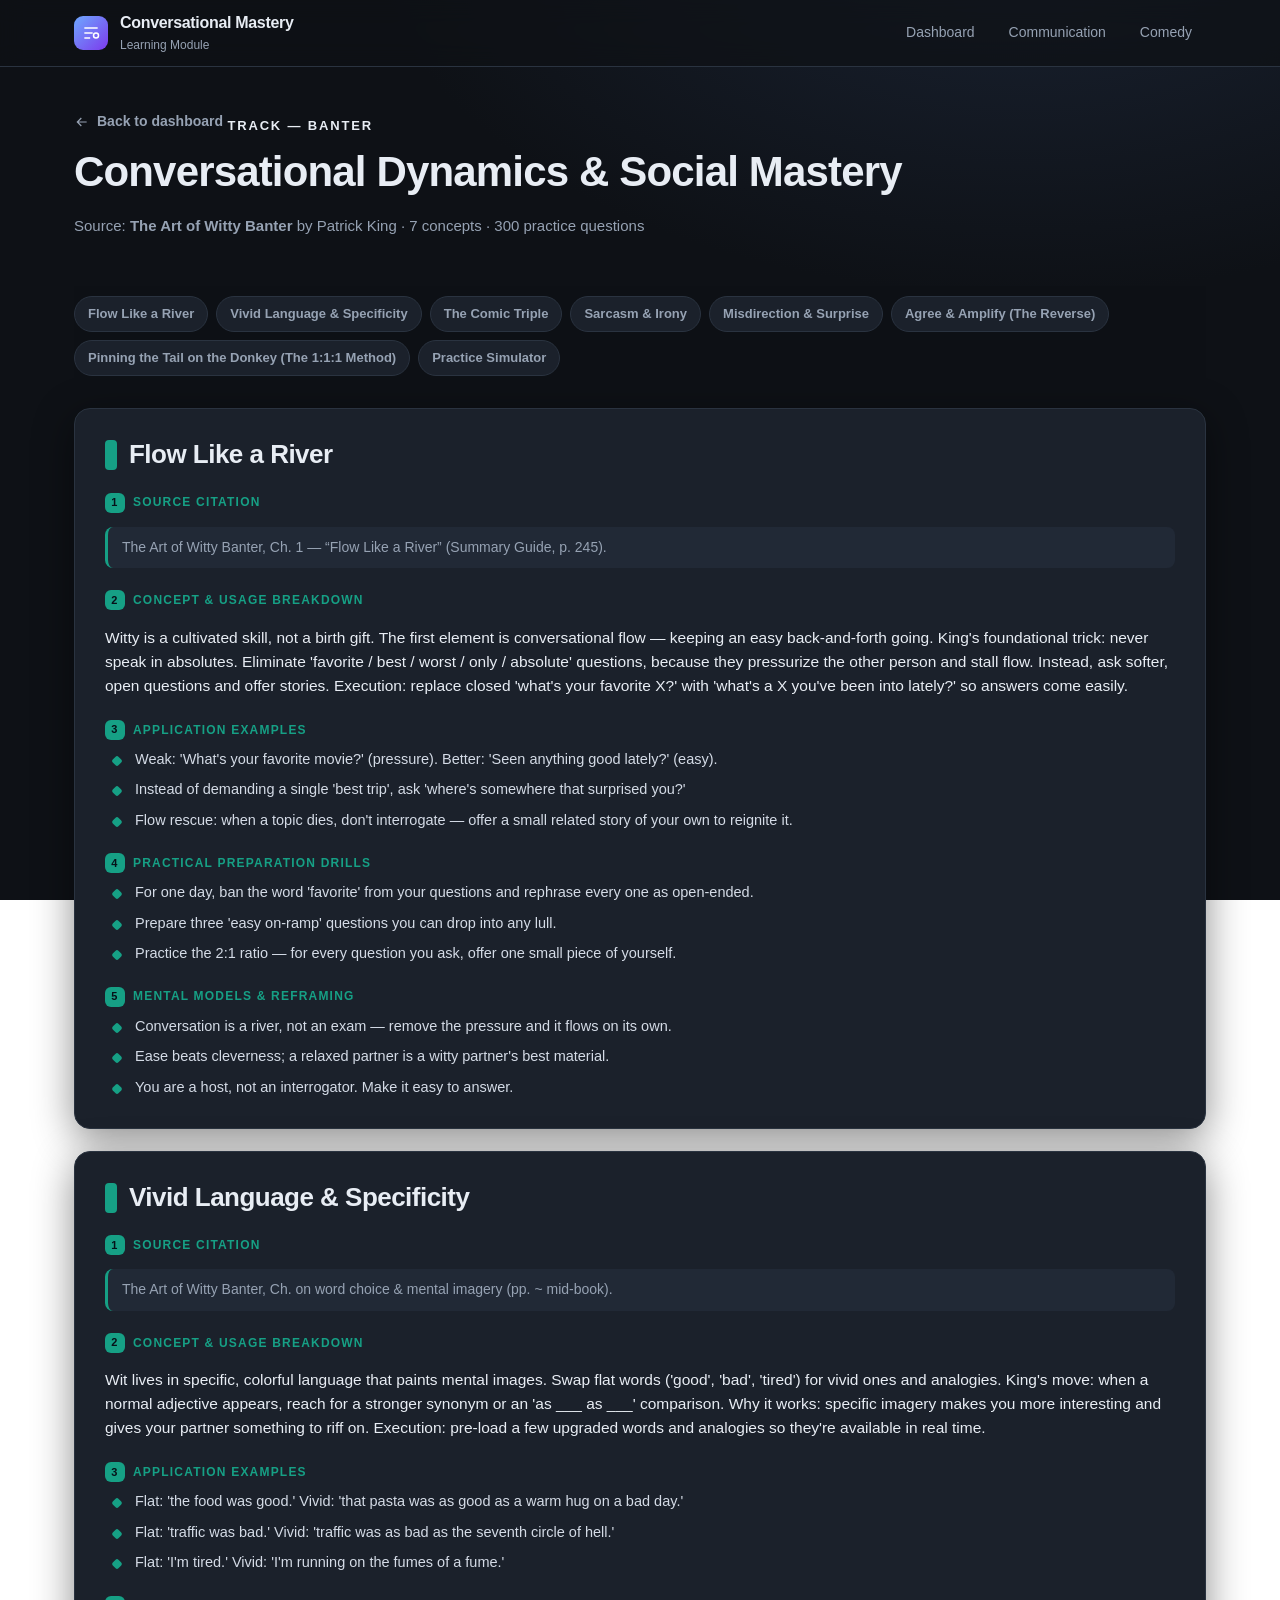
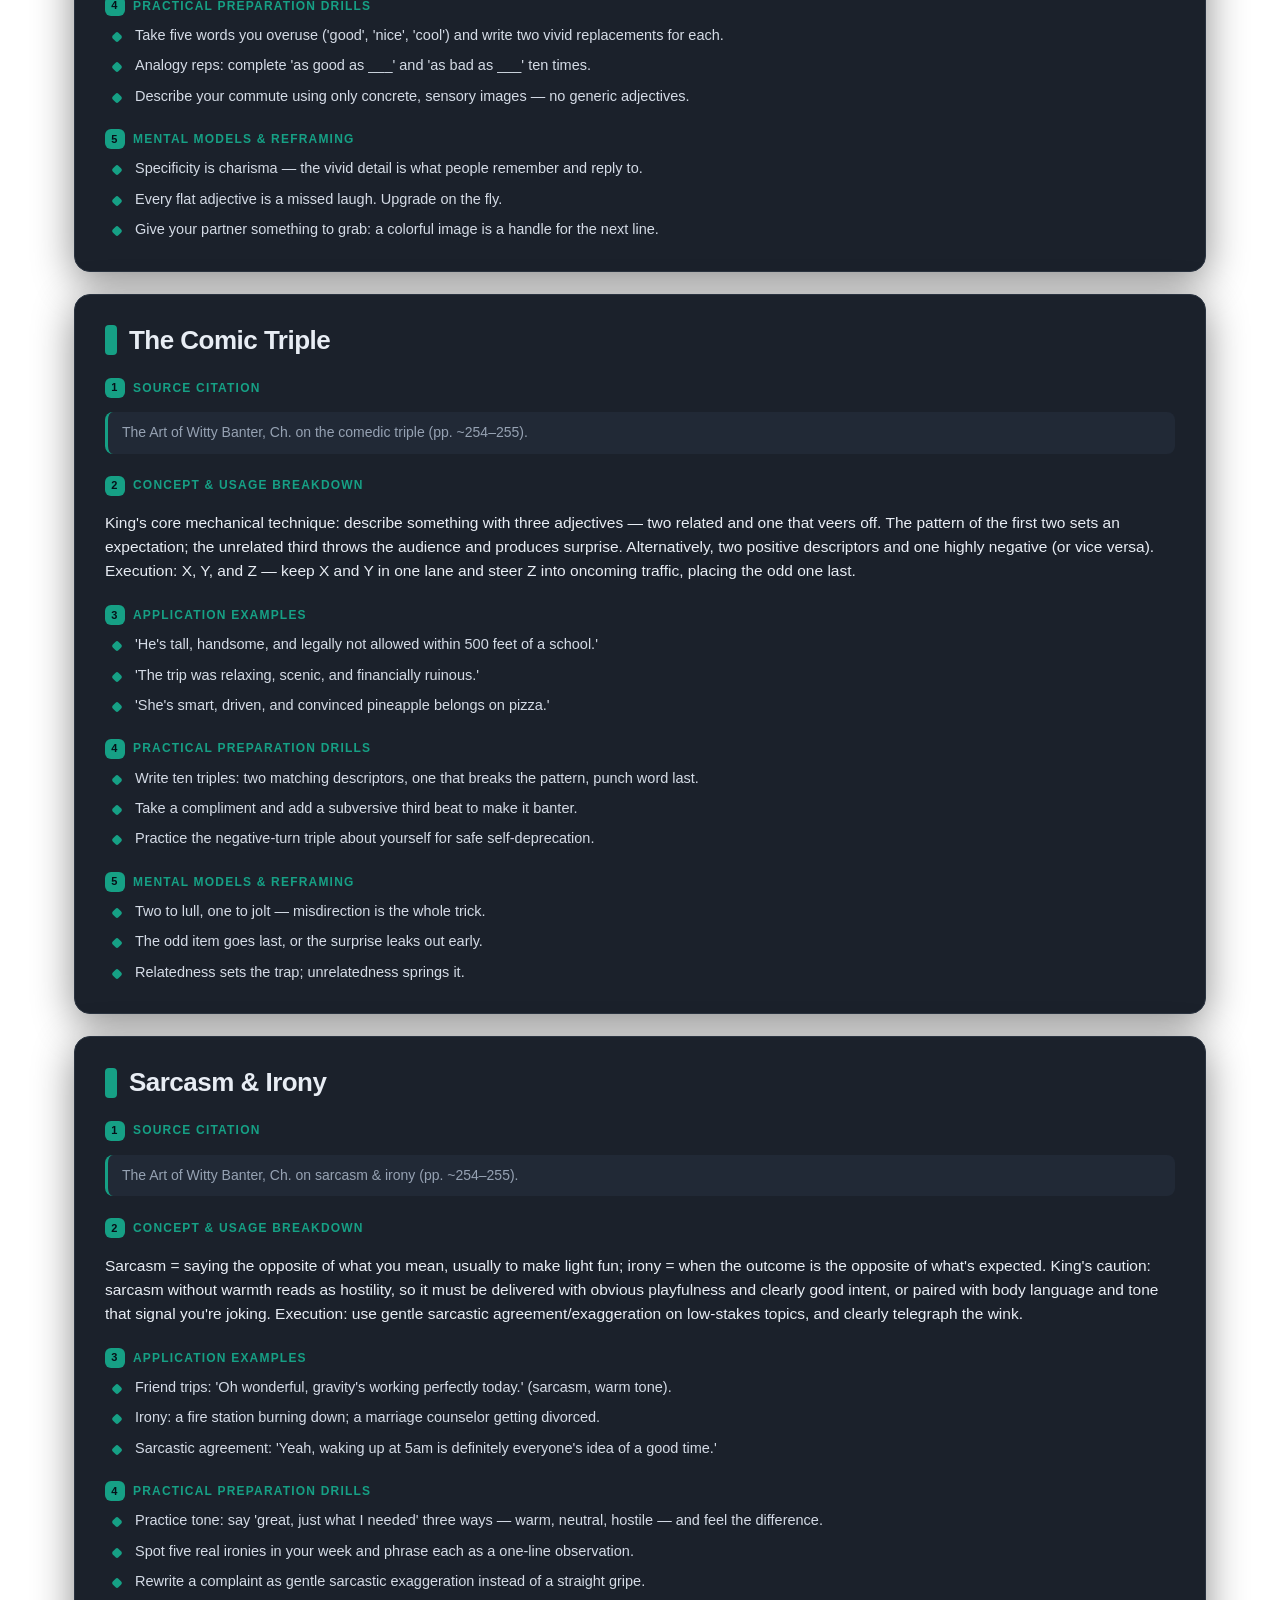
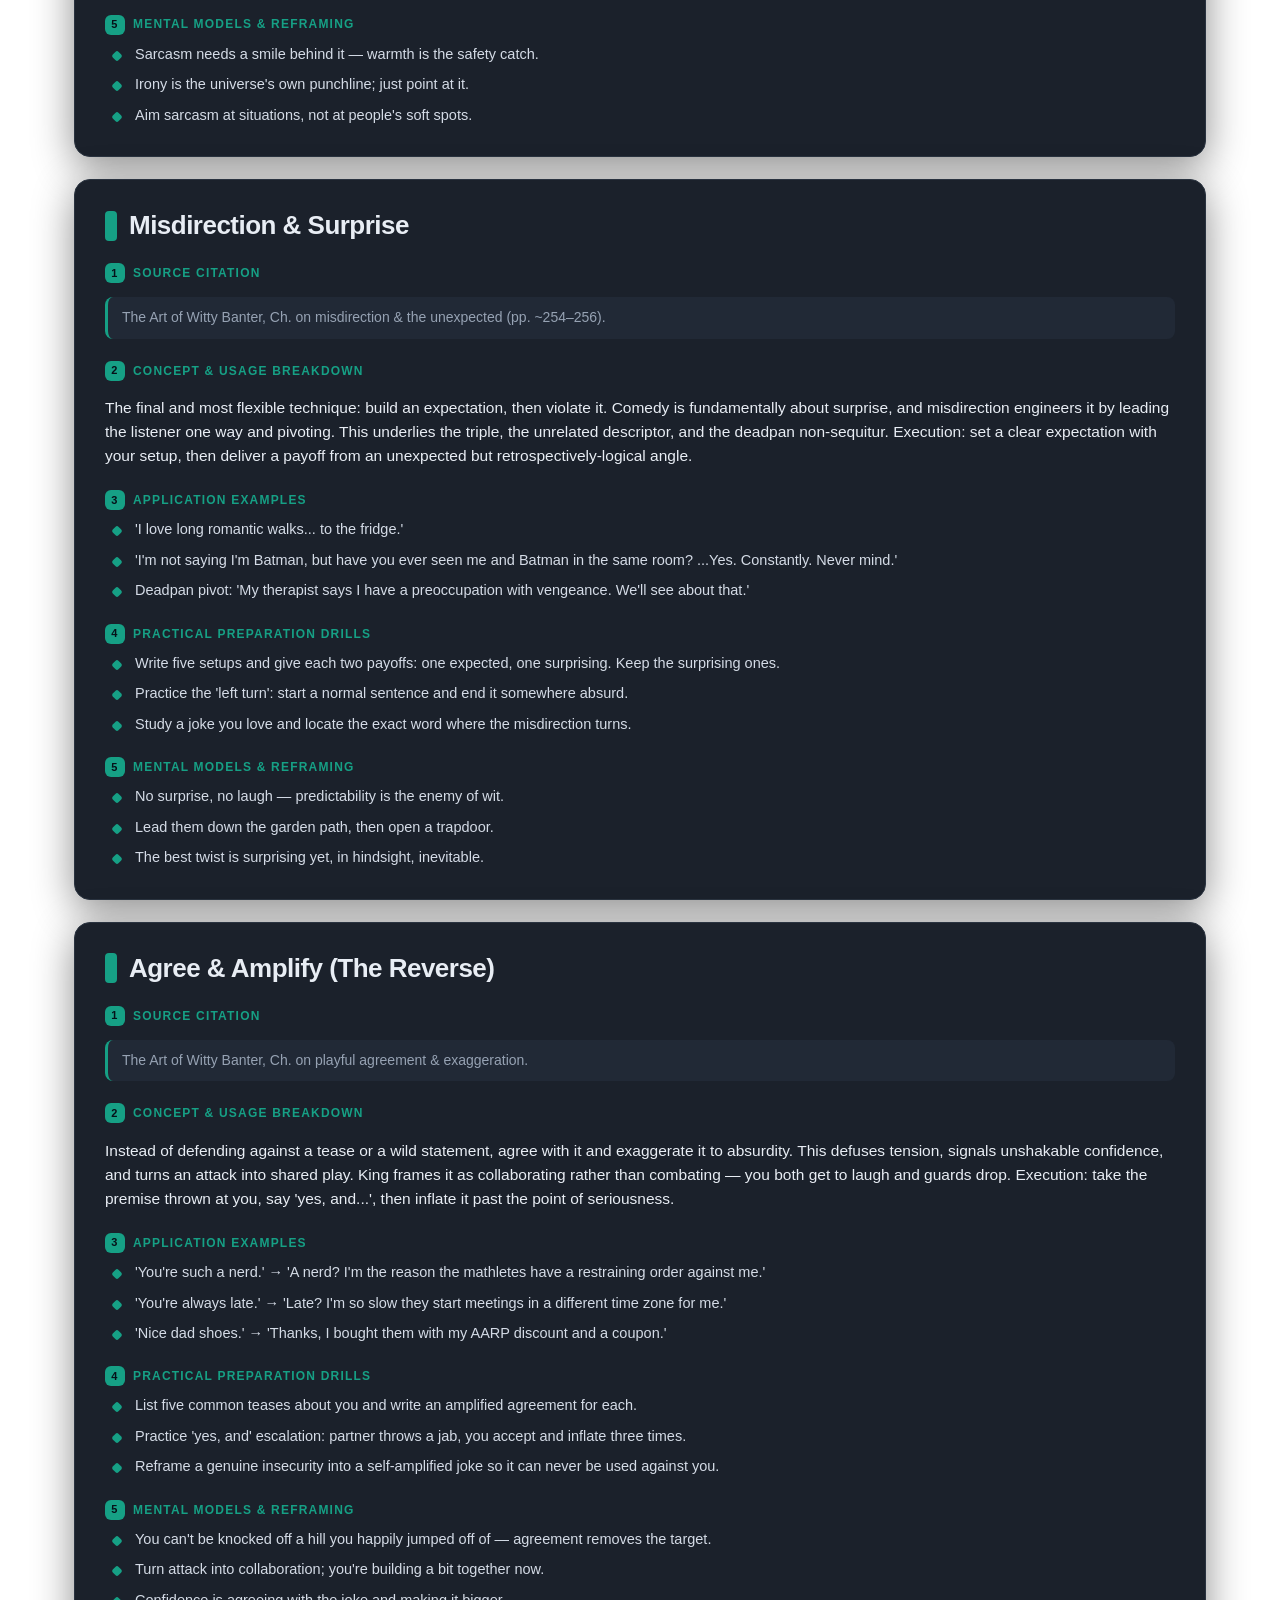
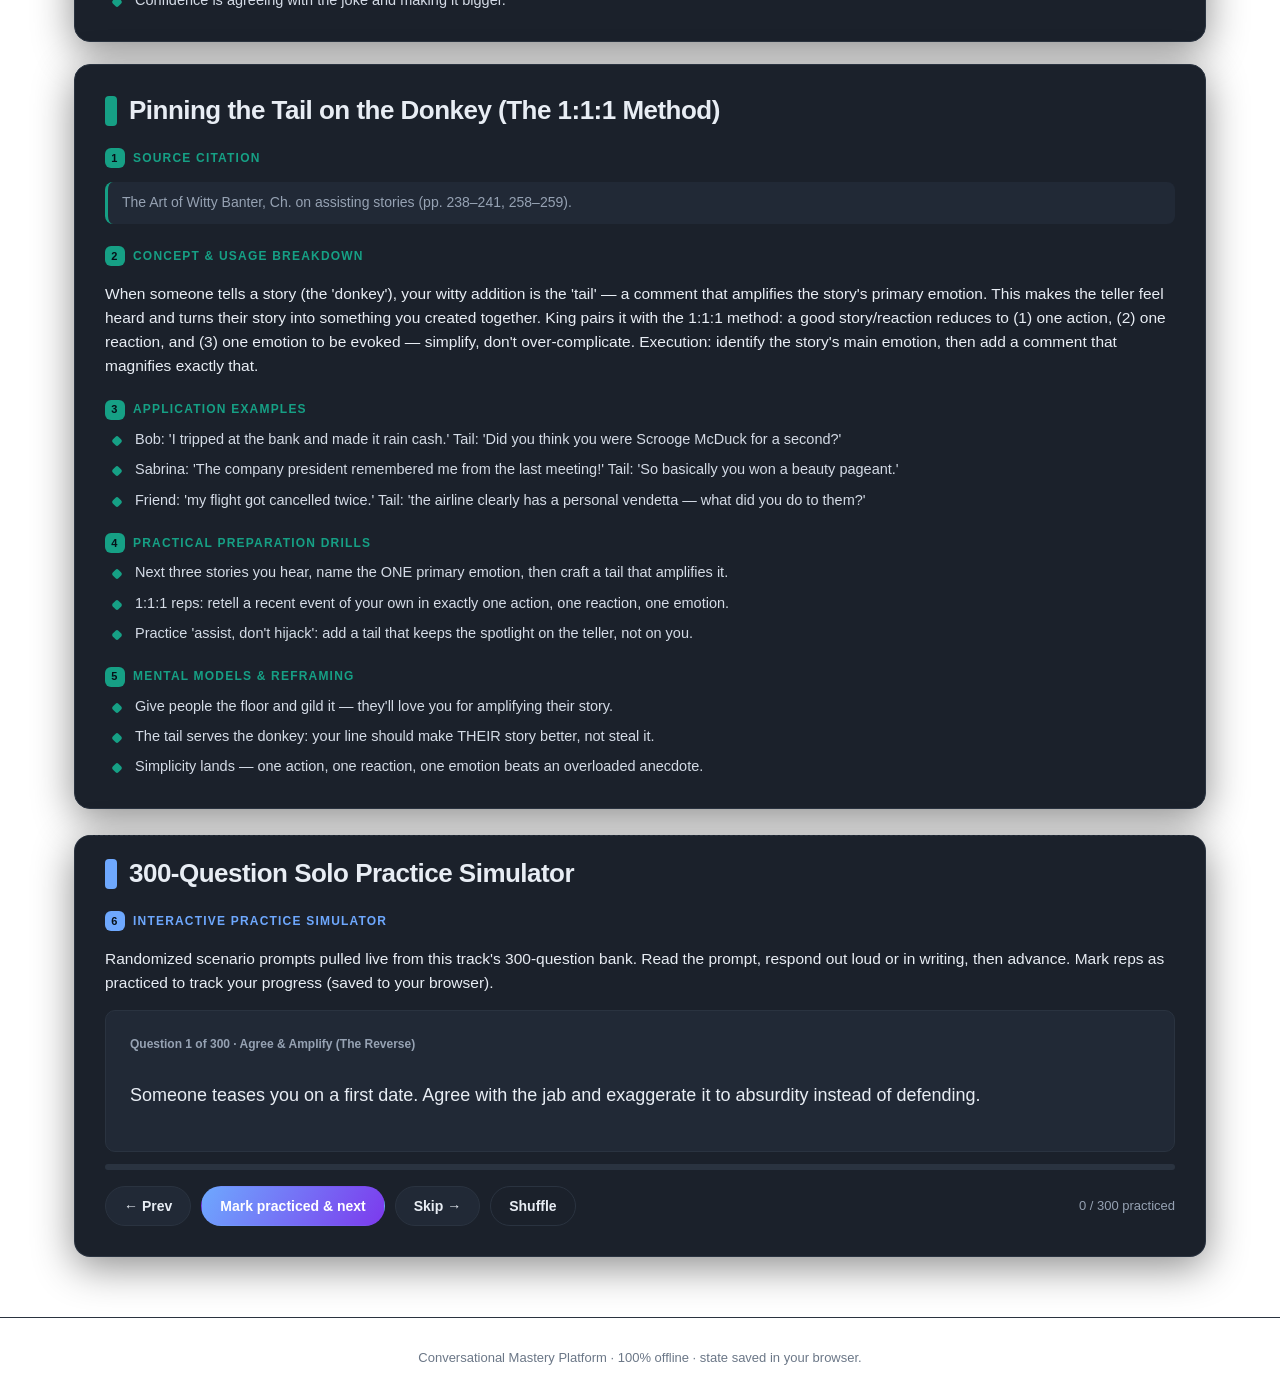
==== modules/banter/index.html @ 34a7b3fa "feat: complete deployment of standalone conversational mastery educational ecosystem with daily and " ====
<!DOCTYPE html>
<html lang="en">
<head>
  <meta charset="UTF-8" />
  <meta name="viewport" content="width=device-width, initial-scale=1.0" />
  <title>Banter Module &mdash; Conversational Mastery</title>
  <link rel="stylesheet" href="../../css/styles.css" />
</head>
<body>
  <header class="site-head">
    <div class="wrap">
      <a class="brand" href="../../index.html">
        <span class="logo">
          <svg viewBox="0 0 24 24" fill="none" stroke="currentColor" stroke-width="1.8"><path d="M4 6h16M4 12h10M4 18h7"/><circle cx="18" cy="15" r="3"/></svg>
        </span>
        <span>Conversational Mastery<small>Learning Module</small></span>
      </a>
      <nav class="nav-links">
        <a href="../../index.html">Dashboard</a>
        <a href="../communication/index.html">Communication</a>
        <a href="../comedy/index.html">Comedy</a>
      </nav>
    </div>
  </header>

  <main class="wrap">
    <section class="mod-head">
      <a class="back-link" href="../../index.html"><svg viewBox="0 0 24 24" fill="none" stroke="currentColor" stroke-width="1.8"><path d="M5 12h14M13 6l6 6-6 6"/></svg>Back to dashboard</a>
      <span class="eyebrow" id="modEyebrow"></span>
      <h1 id="modTitle"></h1>
      <p class="src" id="modSrc"></p>
    </section>

    <nav class="concept-nav" id="conceptNav"></nav>

    <section id="concepts"></section>

    <!-- SIMULATOR -->
    <section class="concept sim" id="simulator" style="scroll-margin-top:130px">
      <h2>300-Question Solo Practice Simulator</h2>
      <div class="c-block">
        <h4><span class="num">6</span>Interactive Practice Simulator</h4>
        <p class="c-breakdown">Randomized scenario prompts pulled live from this track's 300-question bank. Read the prompt, respond out loud or in writing, then advance. Mark reps as practiced to track your progress (saved to your browser).</p>
        <div class="sim-card" id="simCard"></div>
        <div class="sim-count-bar"><span id="simBar"></span></div>
        <div class="sim-controls">
          <button class="btn" id="simPrev">&larr; Prev</button>
          <button class="btn btn-primary" id="simDone">Mark practiced &amp; next</button>
          <button class="btn" id="simNext">Skip &rarr;</button>
          <button class="btn btn-ghost" id="simShuffle">Shuffle</button>
          <span class="sim-progress" id="simProgress"></span>
        </div>
      </div>
    </section>
  </main>

  <footer class="site-foot">
    <div class="wrap">Conversational Mastery Platform &middot; 100% offline &middot; state saved in your browser.</div>
  </footer>

  <div id="toast"></div>

  <script>window.CM_TRACK = "banter";</script>
  <script src="../../js/content.js"></script>
  <script src="../../js/questions.js"></script>
  <script src="../../js/planner.js"></script>
  <script src="../../js/app.js"></script>
  <script src="../../js/module.js"></script>
</body>
</html>
---- css/styles.css ----
/* =============================================================================
 * styles.css  —  Centralized component architecture.
 * Sleek minimalist system: geometric grid, system fonts, smooth transitions.
 * No external fonts, no frameworks.
 * ========================================================================== */

:root {
  --bg: #0e1116;
  --bg-soft: #151a22;
  --panel: #1b212b;
  --panel-2: #212936;
  --line: #2a3340;
  --text: #e8edf4;
  --muted: #96a2b3;
  --muted-2: #6b7787;
  --brand: #6ea8fe;
  --brand-2: #7c3aed;
  --good: #35c28b;
  --shadow: 0 10px 40px rgba(0,0,0,.45);
  --radius: 16px;
  --radius-sm: 10px;
  --sans: -apple-system, BlinkMacSystemFont, "Segoe UI", Roboto, Helvetica, Arial, "Apple Color Emoji", sans-serif;
  --mono: ui-monospace, SFMono-Regular, Menlo, Consolas, monospace;
  --maxw: 1180px;
}

* { box-sizing: border-box; }
html { scroll-behavior: smooth; }
body {
  margin: 0;
  font-family: var(--sans);
  background: radial-gradient(1200px 700px at 80% -10%, #1a2333 0%, var(--bg) 55%) fixed;
  color: var(--text);
  line-height: 1.55;
  -webkit-font-smoothing: antialiased;
}
a { color: inherit; text-decoration: none; }
h1, h2, h3, h4 { line-height: 1.2; margin: 0 0 .4em; letter-spacing: -.02em; }
svg { width: 20px; height: 20px; display: block; }
.wrap { max-width: var(--maxw); margin: 0 auto; padding: 0 24px; }

/* ---------------------------------------------------------------- header */
.site-head {
  position: sticky; top: 0; z-index: 20;
  backdrop-filter: blur(12px);
  background: rgba(14,17,22,.72);
  border-bottom: 1px solid var(--line);
}
.site-head .wrap { display: flex; align-items: center; justify-content: space-between; height: 66px; }
.brand { display: flex; align-items: center; gap: 12px; font-weight: 700; letter-spacing: -.02em; }
.brand .logo {
  width: 34px; height: 34px; border-radius: 9px;
  background: linear-gradient(135deg, var(--brand), var(--brand-2));
  display: grid; place-items: center; color: #fff;
}
.brand small { display: block; font-weight: 500; color: var(--muted); font-size: 12px; letter-spacing: 0; }
.nav-links { display: flex; gap: 6px; }
.nav-links a { padding: 8px 14px; border-radius: 999px; color: var(--muted); font-size: 14px; font-weight: 500; transition: .2s; }
.nav-links a:hover { color: var(--text); background: var(--panel); }

/* ------------------------------------------------------------------ hero */
.hero { padding: 64px 0 28px; }
.hero .eyebrow { color: var(--brand); font-weight: 600; font-size: 13px; letter-spacing: .14em; text-transform: uppercase; }
.hero h1 { font-size: clamp(32px, 5vw, 54px); margin-top: 10px; }
.hero h1 .grad { background: linear-gradient(120deg, var(--brand), var(--brand-2) 60%, var(--good)); -webkit-background-clip: text; background-clip: text; -webkit-text-fill-color: transparent; }
.hero p.lede { color: var(--muted); font-size: 18px; max-width: 680px; margin: 14px 0 0; }

/* --------------------------------------------------------------- stats */
.stat-bar { display: grid; grid-template-columns: repeat(4, 1fr); gap: 14px; margin: 30px 0 8px; }
.stat { background: var(--panel); border: 1px solid var(--line); border-radius: var(--radius-sm); padding: 16px 18px; }
.stat-v { display: block; font-size: 26px; font-weight: 700; letter-spacing: -.03em; }
.stat-l { display: block; color: var(--muted); font-size: 13px; margin-top: 2px; }

/* --------------------------------------------------------------- panels */
.section { margin: 44px 0; }
.section-head { display: flex; align-items: center; gap: 12px; margin-bottom: 18px; }
.section-head .ico { width: 40px; height: 40px; border-radius: 11px; background: var(--panel-2); border: 1px solid var(--line); display: grid; place-items: center; color: var(--brand); }
.section-head h2 { font-size: 22px; margin: 0; }
.section-head p { color: var(--muted); margin: 2px 0 0; font-size: 14px; }

.panel { background: var(--panel); border: 1px solid var(--line); border-radius: var(--radius); padding: 24px; box-shadow: var(--shadow); }
.grid-2 { display: grid; grid-template-columns: 340px 1fr; gap: 22px; align-items: start; }

/* -------------------------------------------------- preference editor */
.pref-list { list-style: none; margin: 0; padding: 0; display: flex; flex-direction: column; gap: 10px; }
.pref-item {
  --accent: var(--brand);
  display: flex; align-items: center; gap: 12px;
  background: var(--panel-2); border: 1px solid var(--line);
  border-left: 4px solid var(--accent);
  border-radius: var(--radius-sm); padding: 12px 14px; cursor: grab; transition: .18s;
}
.pref-item:hover { transform: translateY(-1px); border-color: var(--accent); }
.pref-item.dragging { opacity: .5; }
.pref-rank { width: 26px; height: 26px; border-radius: 8px; background: var(--accent); color: #061018; font-weight: 700; display: grid; place-items: center; font-size: 14px; }
.pref-grip { color: var(--muted-2); }
.pref-body { flex: 1; display: flex; flex-direction: column; }
.pref-body strong { font-size: 15px; }
.pref-body small { color: var(--muted); font-size: 12px; }
.pref-move { display: flex; flex-direction: column; gap: 3px; }
.mini { width: 26px; height: 20px; border: 1px solid var(--line); background: var(--panel); color: var(--muted); border-radius: 6px; cursor: pointer; font-size: 12px; line-height: 1; transition: .15s; }
.mini:hover { color: var(--text); border-color: var(--brand); }
.hint { color: var(--muted); font-size: 13px; margin: 14px 0 0; }

/* ---------------------------------------------------------------- buttons */
.btn { display: inline-flex; align-items: center; gap: 8px; border: 1px solid var(--line); background: var(--panel-2); color: var(--text); padding: 11px 18px; border-radius: 999px; font-size: 14px; font-weight: 600; cursor: pointer; transition: .18s; font-family: inherit; }
.btn:hover { transform: translateY(-1px); border-color: var(--brand); }
.btn svg { width: 17px; height: 17px; }
.btn-primary { background: linear-gradient(120deg, var(--brand), var(--brand-2)); border-color: transparent; color: #fff; }
.btn-primary:hover { box-shadow: 0 8px 24px rgba(110,168,254,.3); }
.btn-ghost { background: transparent; }
.btn-row { display: flex; flex-wrap: wrap; gap: 12px; margin-bottom: 18px; }

/* ---------------------------------------------------------------- daily */
.daily-meta { display: flex; flex-wrap: wrap; gap: 8px; margin-bottom: 16px; }
.pill { background: var(--panel-2); border: 1px solid var(--line); color: var(--muted); font-size: 12px; padding: 5px 12px; border-radius: 999px; font-weight: 600; }
.daily-list { list-style: none; margin: 0; padding: 0; display: grid; gap: 12px; }
.daily-task { --accent: var(--brand); background: var(--panel-2); border: 1px solid var(--line); border-left: 4px solid var(--accent); border-radius: var(--radius-sm); transition: .18s; }
.daily-task label { display: flex; gap: 14px; padding: 14px 16px; cursor: pointer; align-items: flex-start; }
.daily-task input { margin-top: 3px; width: 18px; height: 18px; accent-color: var(--accent); flex: none; }
.dt-body { display: flex; flex-direction: column; gap: 4px; }
.dt-head { font-size: 13px; color: var(--muted); }
.dt-head b { color: var(--text); }
.dt-prompt { font-size: 15px; }
.dt-src { font-size: 12px; color: var(--muted-2); }
.daily-task.done { opacity: .55; }
.daily-task.done .dt-prompt { text-decoration: line-through; }

/* -------------------------------------------------------------- timeline */
.phase-legend { display: grid; grid-template-columns: repeat(3, 1fr); gap: 12px; margin-bottom: 22px; }
.phase-chip { padding: 14px 16px; border-radius: var(--radius-sm); border: 1px solid var(--line); background: var(--panel-2); display: flex; flex-direction: column; gap: 3px; }
.phase-chip b { font-size: 14px; }
.phase-chip span { font-size: 12px; color: var(--brand); font-weight: 600; }
.phase-chip small { font-size: 12px; color: var(--muted); }
.phase-chip.p1 { border-top: 3px solid #6ea8fe; }
.phase-chip.p2 { border-top: 3px solid #7c3aed; }
.phase-chip.p3 { border-top: 3px solid #35c28b; }

.timeline { display: grid; grid-template-columns: repeat(auto-fill, minmax(260px, 1fr)); gap: 14px; }
.tl-week { background: var(--panel-2); border: 1px solid var(--line); border-radius: var(--radius-sm); padding: 16px; position: relative; overflow: hidden; }
.tl-week.p1 { border-top: 3px solid #6ea8fe; }
.tl-week.p2 { border-top: 3px solid #7c3aed; }
.tl-week.p3 { border-top: 3px solid #35c28b; }
.tl-head { display: flex; flex-direction: column; gap: 2px; margin-bottom: 12px; }
.tl-no { font-weight: 700; font-size: 16px; }
.tl-phase { font-size: 11px; color: var(--muted); text-transform: uppercase; letter-spacing: .06em; }
.tl-focus { font-size: 12px; color: var(--brand); font-weight: 600; }
.tl-items { list-style: none; margin: 0 0 12px; padding: 0; display: grid; gap: 8px; }
.tl-items li { --accent: var(--brand); border-left: 3px solid var(--accent); border-radius: 6px; background: var(--panel); }
.tl-items li.combo { background: linear-gradient(90deg, rgba(124,58,237,.16), var(--panel)); }
.tl-items label { display: flex; gap: 9px; padding: 8px 10px; cursor: pointer; align-items: flex-start; font-size: 12.5px; }
.tl-items input { margin-top: 2px; width: 15px; height: 15px; accent-color: var(--accent); flex: none; }
.tl-items em { color: var(--brand); font-style: normal; font-weight: 700; font-size: 11px; text-transform: uppercase; letter-spacing: .04em; display: block; }
.tl-items li.done { opacity: .5; }
.tl-items li.done span { text-decoration: line-through; }
.tl-bar { height: 5px; border-radius: 999px; background: var(--line); overflow: hidden; }
.tl-bar span { display: block; height: 100%; width: 0; background: linear-gradient(90deg, var(--brand), var(--good)); transition: width .4s ease; }

/* ---------------------------------------------------------------- tracks */
.track-grid { display: grid; grid-template-columns: repeat(3, 1fr); gap: 18px; }
.track-card { --accent: var(--brand); background: var(--panel); border: 1px solid var(--line); border-radius: var(--radius); padding: 22px; display: flex; flex-direction: column; gap: 8px; transition: .2s; position: relative; overflow: hidden; }
.track-card::before { content: ""; position: absolute; inset: 0 0 auto 0; height: 3px; background: var(--accent); }
.track-card:hover { transform: translateY(-4px); border-color: var(--accent); box-shadow: var(--shadow); }
.tc-top { display: flex; align-items: center; justify-content: space-between; color: var(--accent); }
.tc-count { font-size: 11px; color: var(--muted); font-weight: 600; }
.track-card h3 { font-size: 18px; margin: 6px 0 0; }
.tc-book { color: var(--muted); font-size: 13px; margin: 0; }
.tc-tag { color: var(--muted-2); font-size: 13px; margin: 2px 0 0; flex: 1; }
.tc-go { display: inline-flex; align-items: center; gap: 6px; color: var(--accent); font-weight: 600; font-size: 14px; margin-top: 6px; }
.tc-go svg { width: 16px; height: 16px; transition: .2s; }
.track-card:hover .tc-go svg { transform: translateX(4px); }

.empty { color: var(--muted); text-align: center; padding: 26px; }

/* ---------------------------------------------------------------- toast */
#toast { position: fixed; bottom: 26px; left: 50%; transform: translateX(-50%) translateY(20px); background: var(--panel-2); border: 1px solid var(--brand); color: var(--text); padding: 12px 20px; border-radius: 999px; box-shadow: var(--shadow); opacity: 0; pointer-events: none; transition: .3s; z-index: 50; font-size: 14px; font-weight: 600; }
#toast.show { opacity: 1; transform: translateX(-50%) translateY(0); }

/* ---------------------------------------------------------------- footer */
.site-foot { border-top: 1px solid var(--line); margin-top: 60px; padding: 30px 0; color: var(--muted-2); font-size: 13px; text-align: center; }

/* ============================================================== MODULE PAGES */
.mod-head { padding: 44px 0 10px; }
.mod-head .eyebrow { font-size: 13px; letter-spacing: .14em; text-transform: uppercase; font-weight: 600; }
.mod-head h1 { font-size: clamp(28px, 4vw, 42px); margin-top: 8px; }
.mod-head .src { color: var(--muted); font-size: 15px; }
.back-link { display: inline-flex; align-items: center; gap: 7px; color: var(--muted); font-size: 14px; font-weight: 600; margin-bottom: 6px; }
.back-link:hover { color: var(--text); }
.back-link svg { transform: rotate(180deg); width: 16px; height: 16px; }

.concept-nav { display: flex; flex-wrap: wrap; gap: 8px; margin: 24px 0 8px; position: sticky; top: 66px; background: rgba(14,17,22,.8); backdrop-filter: blur(8px); padding: 10px 0; z-index: 10; }
.concept-nav a { font-size: 13px; padding: 7px 13px; border-radius: 999px; background: var(--panel); border: 1px solid var(--line); color: var(--muted); font-weight: 600; transition: .16s; }
.concept-nav a:hover, .concept-nav a.active { color: #fff; background: var(--accent); border-color: transparent; }

.concept { --accent: var(--brand); background: var(--panel); border: 1px solid var(--line); border-radius: var(--radius); padding: 30px; margin: 22px 0; scroll-margin-top: 130px; box-shadow: var(--shadow); }
.concept > h2 { font-size: 26px; display: flex; align-items: center; gap: 12px; }
.concept > h2::before { content: ""; width: 12px; height: 30px; border-radius: 4px; background: var(--accent); flex: none; }
.c-block { margin-top: 22px; }
.c-block h4 { font-size: 12px; letter-spacing: .1em; text-transform: uppercase; color: var(--accent); display: flex; align-items: center; gap: 8px; margin-bottom: 8px; }
.c-block .num { width: 20px; height: 20px; border-radius: 6px; background: var(--accent); color: #061018; display: grid; place-items: center; font-size: 11px; font-weight: 800; }
.c-source { background: var(--panel-2); border-left: 3px solid var(--accent); padding: 10px 14px; border-radius: 8px; font-size: 14px; color: var(--muted); }
.c-breakdown { font-size: 15.5px; color: var(--text); }
.c-list { margin: 0; padding-left: 4px; list-style: none; display: grid; gap: 8px; }
.c-list li { padding-left: 26px; position: relative; font-size: 14.5px; color: #d4dbe6; }
.c-list li::before { content: ""; position: absolute; left: 4px; top: 9px; width: 8px; height: 8px; border-radius: 2px; background: var(--accent); transform: rotate(45deg); }

/* ----------------------------------------------------------- simulator */
.sim { margin-top: 26px; border-top: 1px dashed var(--line); padding-top: 22px; }
.sim h4 { color: var(--accent); }
.sim-card { background: var(--panel-2); border: 1px solid var(--line); border-radius: var(--radius-sm); padding: 24px; min-height: 130px; display: flex; flex-direction: column; justify-content: center; gap: 10px; position: relative; }
.sim-qnum { font-size: 12px; color: var(--muted); font-weight: 600; }
.sim-prompt { font-size: 18px; line-height: 1.5; }
.sim-controls { display: flex; flex-wrap: wrap; gap: 10px; margin-top: 16px; align-items: center; }
.sim-progress { margin-left: auto; font-size: 13px; color: var(--muted); }
.sim-count-bar { height: 6px; border-radius: 999px; background: var(--line); overflow: hidden; margin-top: 12px; }
.sim-count-bar span { display: block; height: 100%; width: 0; background: linear-gradient(90deg, var(--accent), var(--good)); transition: width .3s; }

/* --------------------------------------------------------------- responsive */
@media (max-width: 900px) {
  .grid-2 { grid-template-columns: 1fr; }
  .stat-bar { grid-template-columns: repeat(2, 1fr); }
  .track-grid { grid-template-columns: 1fr; }
  .phase-legend { grid-template-columns: 1fr; }
  .nav-links { display: none; }
}
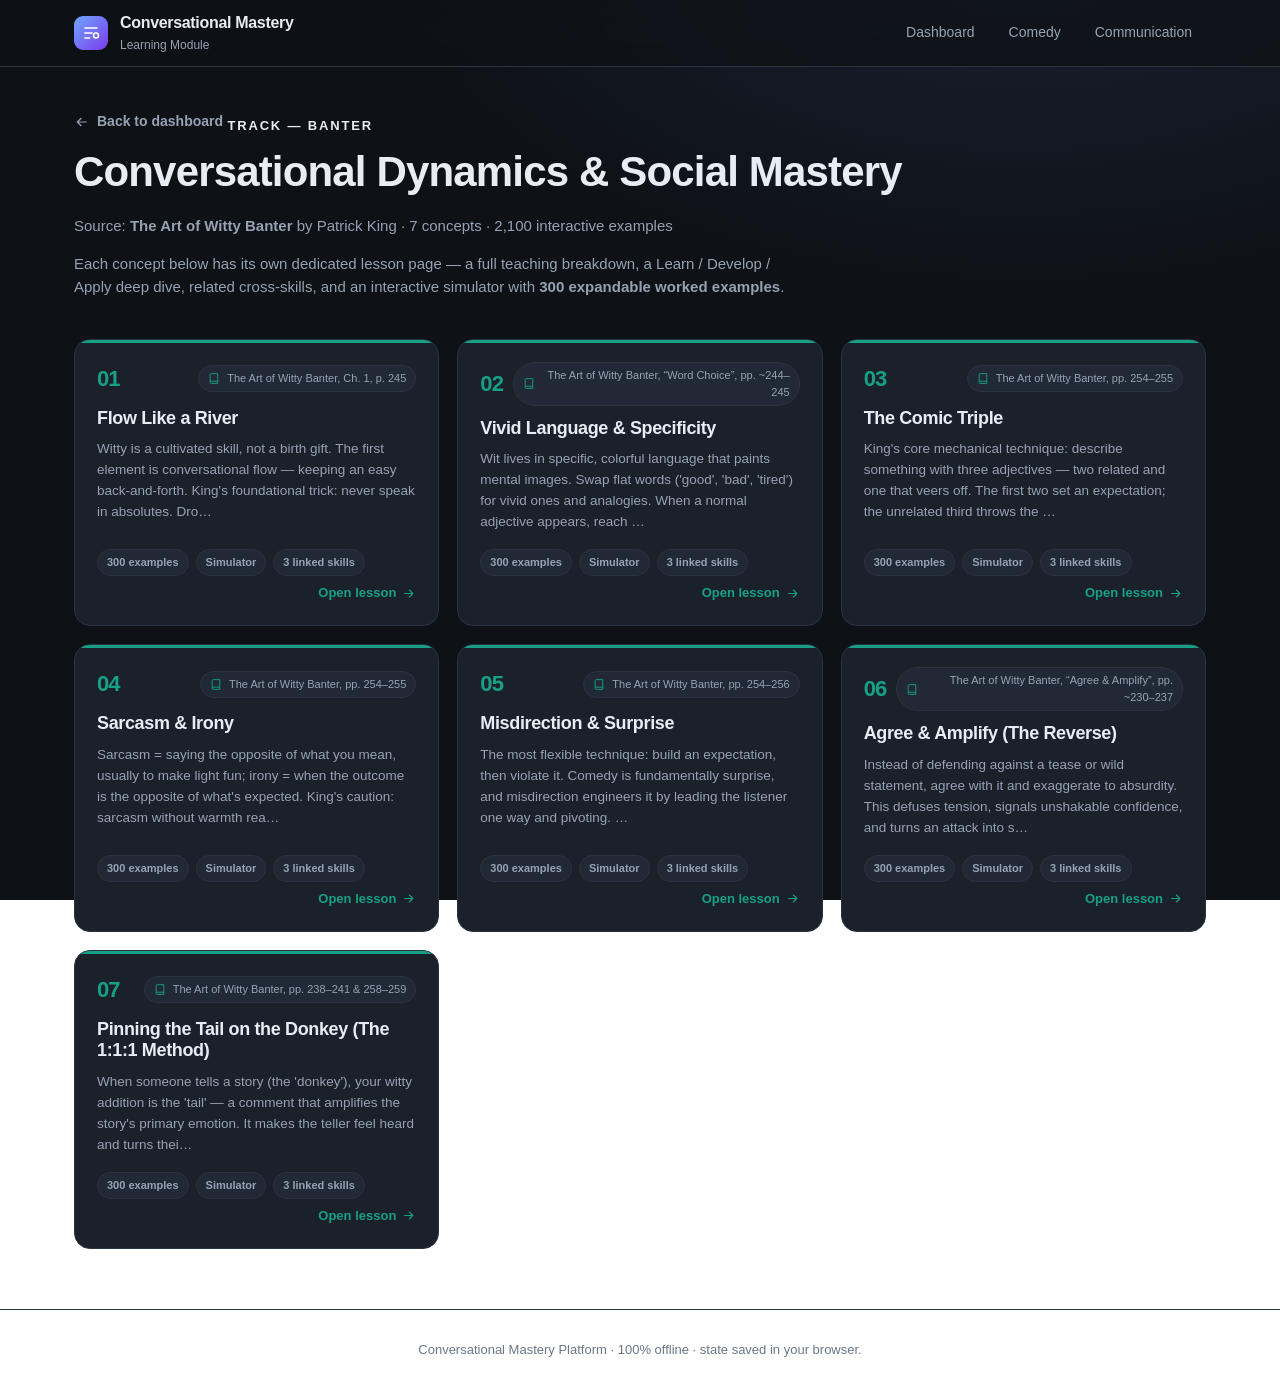
==== commit 3b151e46: "feat(v2): dedicated concept pages with page citations, Learn/Develop/Apply deep dives, related-skill" ====
--- a/modules/banter/index.html
+++ b/modules/banter/index.html
@@ -17,8 +17,8 @@
       </a>
       <nav class="nav-links">
         <a href="../../index.html">Dashboard</a>
+        <a href="../comedy/index.html">Comedy</a>
         <a href="../communication/index.html">Communication</a>
-        <a href="../comedy/index.html">Comedy</a>
       </nav>
     </div>
   </header>
@@ -29,29 +29,10 @@
       <span class="eyebrow" id="modEyebrow"></span>
       <h1 id="modTitle"></h1>
       <p class="src" id="modSrc"></p>
+      <p class="mod-intro">Each concept below has its own dedicated lesson page &mdash; a full teaching breakdown, a Learn / Develop / Apply deep dive, related cross-skills, and an interactive simulator with <strong>300 expandable worked examples</strong>.</p>
     </section>
 
-    <nav class="concept-nav" id="conceptNav"></nav>
-
-    <section id="concepts"></section>
-
-    <!-- SIMULATOR -->
-    <section class="concept sim" id="simulator" style="scroll-margin-top:130px">
-      <h2>300-Question Solo Practice Simulator</h2>
-      <div class="c-block">
-        <h4><span class="num">6</span>Interactive Practice Simulator</h4>
-        <p class="c-breakdown">Randomized scenario prompts pulled live from this track's 300-question bank. Read the prompt, respond out loud or in writing, then advance. Mark reps as practiced to track your progress (saved to your browser).</p>
-        <div class="sim-card" id="simCard"></div>
-        <div class="sim-count-bar"><span id="simBar"></span></div>
-        <div class="sim-controls">
-          <button class="btn" id="simPrev">&larr; Prev</button>
-          <button class="btn btn-primary" id="simDone">Mark practiced &amp; next</button>
-          <button class="btn" id="simNext">Skip &rarr;</button>
-          <button class="btn btn-ghost" id="simShuffle">Shuffle</button>
-          <span class="sim-progress" id="simProgress"></span>
-        </div>
-      </div>
-    </section>
+    <section class="concept-grid" id="conceptGrid"></section>
   </main>
 
   <footer class="site-foot">
@@ -62,8 +43,6 @@
 
   <script>window.CM_TRACK = "banter";</script>
   <script src="../../js/content.js"></script>
-  <script src="../../js/questions.js"></script>
-  <script src="../../js/planner.js"></script>
   <script src="../../js/app.js"></script>
   <script src="../../js/module.js"></script>
 </body>
--- a/css/styles.css
+++ b/css/styles.css
@@ -223,3 +223,149 @@
   .phase-legend { grid-template-columns: 1fr; }
   .nav-links { display: none; }
 }
+
+
+/* ============================================================== V2 ADDITIONS */
+
+/* daily-task clickable citation link */
+.daily-task { position: relative; }
+.dt-cite {
+  display: flex; align-items: center; gap: 10px;
+  margin: 0 16px 14px 48px; padding: 9px 12px;
+  background: var(--panel); border: 1px solid var(--line);
+  border-radius: var(--radius-sm); color: var(--muted); transition: .16s;
+}
+.dt-cite svg { width: 16px; height: 16px; color: var(--accent); flex: none; }
+.dt-cite b { color: var(--text); font-size: 12.5px; display: block; }
+.dt-cite small { color: var(--accent); font-size: 11.5px; font-weight: 600; }
+.dt-cite:hover { border-color: var(--accent); transform: translateY(-1px); }
+.daily-task.done .dt-cite { opacity: .7; }
+
+/* timeline concept citation link */
+.tl-cite {
+  display: inline-flex; align-items: center; gap: 5px;
+  margin: -4px 0 0 22px; padding: 3px 8px; font-size: 11px; font-weight: 600;
+  color: var(--accent); border-radius: 6px; border: 1px solid transparent; transition: .15s;
+}
+.tl-cite svg { width: 12px; height: 12px; }
+.tl-cite:hover { border-color: var(--accent); background: var(--panel-2); }
+.tl-cite.plain { color: var(--muted-2); }
+
+/* -------------------------------------------------- module OVERVIEW grid */
+.mod-intro { color: var(--muted); font-size: 15px; max-width: 720px; margin: 12px 0 0; }
+.concept-grid { display: grid; grid-template-columns: repeat(auto-fill, minmax(320px, 1fr)); gap: 18px; margin: 30px 0 20px; }
+.concept-card {
+  --accent: var(--brand);
+  background: var(--panel); border: 1px solid var(--line); border-radius: var(--radius);
+  padding: 22px; display: flex; flex-direction: column; gap: 10px; transition: .2s;
+  position: relative; overflow: hidden;
+}
+.concept-card::before { content: ""; position: absolute; inset: 0 0 auto 0; height: 3px; background: var(--accent); }
+.concept-card:hover { transform: translateY(-4px); border-color: var(--accent); box-shadow: var(--shadow); }
+.cc-top { display: flex; align-items: center; justify-content: space-between; gap: 10px; }
+.cc-num { font-size: 22px; font-weight: 800; letter-spacing: -.04em; color: var(--accent); font-variant-numeric: tabular-nums; }
+.cc-cite { display: inline-flex; align-items: center; gap: 6px; font-size: 11px; color: var(--muted); background: var(--panel-2); border: 1px solid var(--line); padding: 4px 9px; border-radius: 999px; text-align: right; }
+.cc-cite svg { width: 13px; height: 13px; color: var(--accent); flex: none; }
+.concept-card h3 { font-size: 18px; margin: 2px 0 0; }
+.cc-snip { color: var(--muted); font-size: 13.5px; margin: 0; flex: 1; }
+.cc-foot { display: flex; flex-wrap: wrap; gap: 7px; align-items: center; margin-top: 6px; }
+.cc-badge { font-size: 11px; font-weight: 600; color: var(--muted); background: var(--panel-2); border: 1px solid var(--line); padding: 4px 9px; border-radius: 999px; }
+.cc-go { margin-left: auto; display: inline-flex; align-items: center; gap: 5px; color: var(--accent); font-weight: 700; font-size: 13px; }
+.cc-go svg { width: 15px; height: 15px; transition: .2s; }
+.concept-card:hover .cc-go svg { transform: translateX(4px); }
+
+/* ------------------------------------------------ concept LESSON page */
+.concept-head { padding: 40px 0 6px; }
+.concept-head .eyebrow { font-size: 13px; letter-spacing: .14em; text-transform: uppercase; font-weight: 600; color: var(--accent); }
+.concept-head h1 { font-size: clamp(28px, 4.4vw, 46px); margin-top: 8px; }
+.c-cite-badge {
+  display: inline-flex; align-items: center; gap: 12px; margin-top: 8px;
+  background: var(--panel); border: 1px solid var(--line); border-left: 4px solid var(--accent);
+  border-radius: var(--radius-sm); padding: 12px 16px;
+}
+.c-cite-badge svg { width: 22px; height: 22px; color: var(--accent); flex: none; }
+.c-cite-badge b { display: block; font-size: 14.5px; }
+.c-cite-badge small { display: block; color: var(--muted); font-size: 12.5px; }
+
+.c-lesson { display: block; margin: 8px 0; }
+.c-lesson .c-block { background: var(--panel); border: 1px solid var(--line); border-radius: var(--radius); padding: 24px 28px; margin: 16px 0; box-shadow: var(--shadow); }
+.c-lesson .c-block > h4 { font-size: 12px; letter-spacing: .1em; text-transform: uppercase; color: var(--accent); display: flex; align-items: center; gap: 8px; margin-bottom: 12px; }
+.c-lesson .c-block .num { width: 22px; height: 22px; border-radius: 6px; background: var(--accent); color: #061018; display: grid; place-items: center; }
+.c-lesson .c-block .num svg { width: 14px; height: 14px; color: #061018; }
+
+/* deep dive Learn/Develop/Apply */
+.deepdive .dd-grid { display: grid; grid-template-columns: repeat(3, 1fr); gap: 14px; }
+.dd-card { background: var(--panel-2); border: 1px solid var(--line); border-radius: var(--radius-sm); padding: 16px; position: relative; }
+.dd-card .dd-tag { display: inline-block; font-size: 11px; font-weight: 800; letter-spacing: .08em; text-transform: uppercase; padding: 3px 10px; border-radius: 999px; margin-bottom: 8px; }
+.dd-learn { border-top: 3px solid #6ea8fe; } .dd-learn .dd-tag { background: rgba(110,168,254,.16); color: #9cc4ff; }
+.dd-develop { border-top: 3px solid #f5a524; } .dd-develop .dd-tag { background: rgba(245,165,36,.16); color: #f7c065; }
+.dd-apply { border-top: 3px solid #35c28b; } .dd-apply .dd-tag { background: rgba(53,194,139,.16); color: #6fdcb0; }
+.dd-card p { margin: 0; font-size: 14px; color: #d4dbe6; }
+
+/* method steps */
+.c-method { margin: 0; padding: 0; list-style: none; counter-reset: step; display: grid; gap: 10px; }
+.c-method li { counter-increment: step; position: relative; padding: 12px 14px 12px 50px; background: var(--panel-2); border: 1px solid var(--line); border-radius: var(--radius-sm); font-size: 14.5px; }
+.c-method li::before { content: counter(step); position: absolute; left: 12px; top: 11px; width: 26px; height: 26px; border-radius: 8px; background: var(--accent); color: #061018; font-weight: 800; display: grid; place-items: center; font-size: 13px; }
+
+/* related skills */
+.c-related { margin: 30px 0; }
+.c-related h2 { font-size: 22px; display: flex; align-items: center; gap: 10px; }
+.c-related h2::before { content: ""; width: 10px; height: 26px; border-radius: 4px; background: var(--accent); }
+.c-related-sub { color: var(--muted); font-size: 14px; margin: 4px 0 16px; }
+.rel-grid { display: grid; grid-template-columns: repeat(auto-fill, minmax(260px, 1fr)); gap: 14px; }
+.rel-card { --accent: var(--brand); background: var(--panel); border: 1px solid var(--line); border-left: 4px solid var(--accent); border-radius: var(--radius-sm); padding: 16px; display: flex; flex-direction: column; gap: 6px; transition: .18s; }
+.rel-card:hover { transform: translateY(-3px); border-color: var(--accent); box-shadow: var(--shadow); }
+.rel-track { font-size: 11px; font-weight: 700; text-transform: uppercase; letter-spacing: .08em; color: var(--accent); }
+.rel-card strong { font-size: 15.5px; }
+.rel-why { font-size: 13px; color: var(--muted); flex: 1; }
+.rel-cite { display: inline-flex; align-items: center; gap: 6px; font-size: 11.5px; color: var(--muted-2); margin-top: 2px; }
+.rel-cite svg { width: 13px; height: 13px; color: var(--accent); }
+
+/* ------------------------------------------- example simulator (concept page) */
+.sim-section { margin: 34px 0 10px; }
+.sim-head { background: var(--panel); border: 1px solid var(--line); border-radius: var(--radius); padding: 24px 28px; box-shadow: var(--shadow); }
+.sim-head h2 { font-size: 24px; display: flex; align-items: center; gap: 10px; }
+.sim-head h2::before { content: ""; width: 10px; height: 28px; border-radius: 4px; background: var(--accent); }
+.sim-head p { color: var(--muted); font-size: 14.5px; margin: 6px 0 4px; max-width: 760px; }
+
+.sim-featured-wrap { margin: 20px 0; }
+.sim-featured-head, .sim-list-head { display: flex; align-items: center; justify-content: space-between; gap: 12px; margin: 22px 0 12px; flex-wrap: wrap; }
+.sim-featured-head h3, .sim-list-head h3 { font-size: 17px; margin: 0; }
+.sim-list-controls { display: flex; gap: 10px; align-items: center; flex-wrap: wrap; }
+#simSearch { background: var(--panel-2); border: 1px solid var(--line); color: var(--text); border-radius: 999px; padding: 10px 16px; font-size: 14px; font-family: inherit; min-width: 240px; }
+#simSearch:focus { outline: none; border-color: var(--accent); }
+
+.sim-list { display: grid; gap: 10px; }
+.ex-card { --accent: var(--brand); background: var(--panel); border: 1px solid var(--line); border-left: 4px solid var(--accent); border-radius: var(--radius-sm); overflow: hidden; transition: .16s; }
+.ex-card.featured { background: var(--panel-2); box-shadow: var(--shadow); }
+.ex-card.done { border-left-color: var(--good); }
+.ex-head { display: flex; align-items: center; gap: 12px; padding: 14px 16px; cursor: pointer; user-select: none; }
+.ex-head:hover { background: rgba(255,255,255,.02); }
+.ex-n { font-size: 12px; font-weight: 800; color: var(--accent); background: var(--panel-2); border: 1px solid var(--line); padding: 3px 9px; border-radius: 999px; flex: none; font-variant-numeric: tabular-nums; }
+.ex-card.done .ex-n { color: var(--good); }
+.ex-scenario { flex: 1; font-size: 14.5px; }
+.ex-toggle { color: var(--muted); transition: .2s; flex: none; }
+.ex-toggle svg { width: 18px; height: 18px; transform: rotate(90deg); }
+.ex-card.open .ex-toggle svg { transform: rotate(-90deg); }
+.ex-body { display: none; padding: 0 16px 16px; }
+.ex-card.open .ex-body { display: block; animation: exOpen .22s ease; }
+@keyframes exOpen { from { opacity: 0; transform: translateY(-4px); } to { opacity: 1; transform: none; } }
+.ex-body h5 { font-size: 11px; text-transform: uppercase; letter-spacing: .09em; color: var(--accent); margin: 12px 0 8px; }
+.ex-steps { margin: 0; padding: 0; list-style: none; display: grid; gap: 8px; counter-reset: exstep; }
+.ex-steps li { display: flex; gap: 10px; background: var(--panel-2); border: 1px solid var(--line); border-radius: 8px; padding: 9px 12px; }
+.st-label { font-size: 11px; font-weight: 800; color: var(--accent); flex: none; min-width: 52px; padding-top: 1px; }
+.st-text { font-size: 13.5px; color: #d4dbe6; }
+.ex-output blockquote { margin: 0; background: linear-gradient(90deg, rgba(110,168,254,.08), var(--panel-2)); border: 1px solid var(--line); border-left: 3px solid var(--accent); border-radius: 8px; padding: 12px 16px; font-size: 15px; font-style: italic; color: var(--text); }
+.ex-actions { margin-top: 14px; display: flex; gap: 10px; }
+.ex-mark:disabled { opacity: .6; cursor: default; background: var(--panel-2); border-color: var(--good); color: var(--good); }
+.ex-mark:disabled:hover { transform: none; }
+
+.sim-pager { display: flex; align-items: center; justify-content: center; gap: 16px; margin: 18px 0 6px; }
+.sim-page-info { font-size: 13px; color: var(--muted); }
+.sim-pager .btn:disabled { opacity: .4; cursor: default; }
+.sim-pager .btn:disabled:hover { transform: none; border-color: var(--line); }
+
+@media (max-width: 900px) {
+  .deepdive .dd-grid { grid-template-columns: 1fr; }
+  .concept-grid { grid-template-columns: 1fr; }
+}
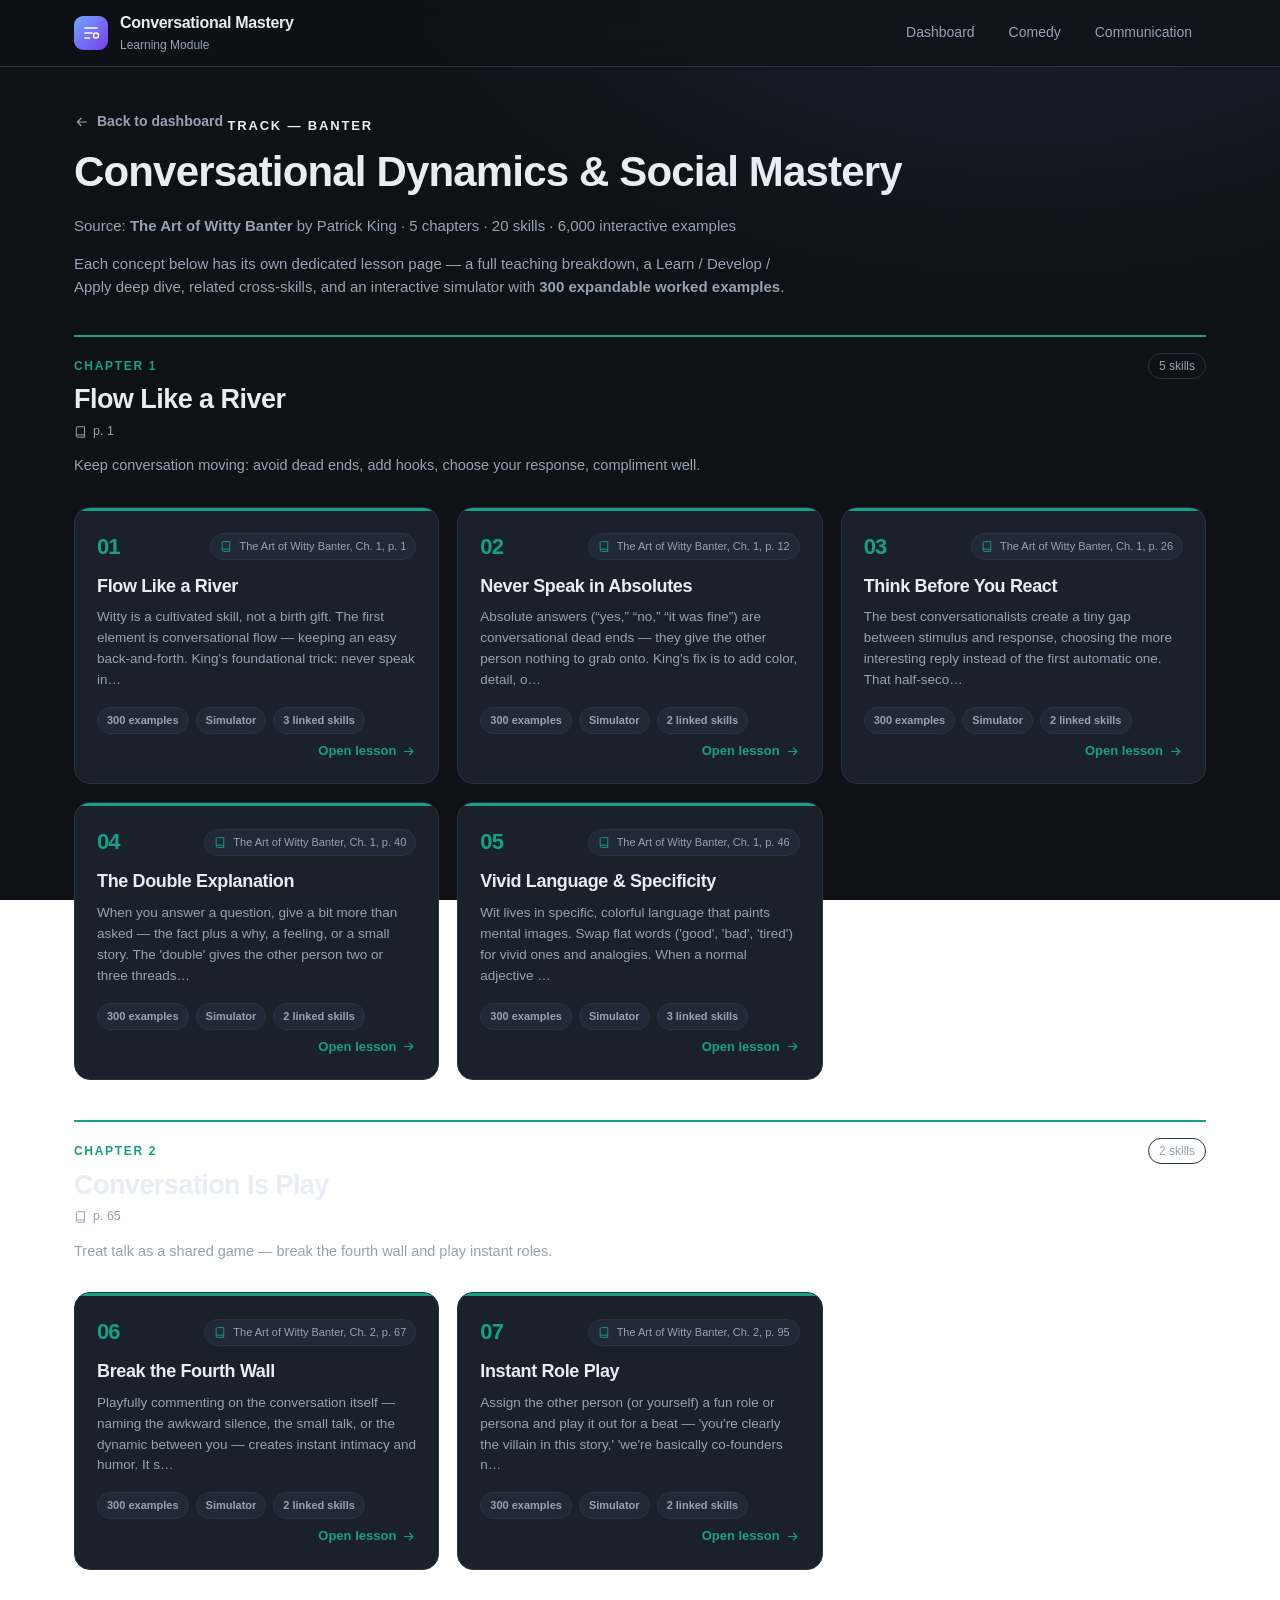
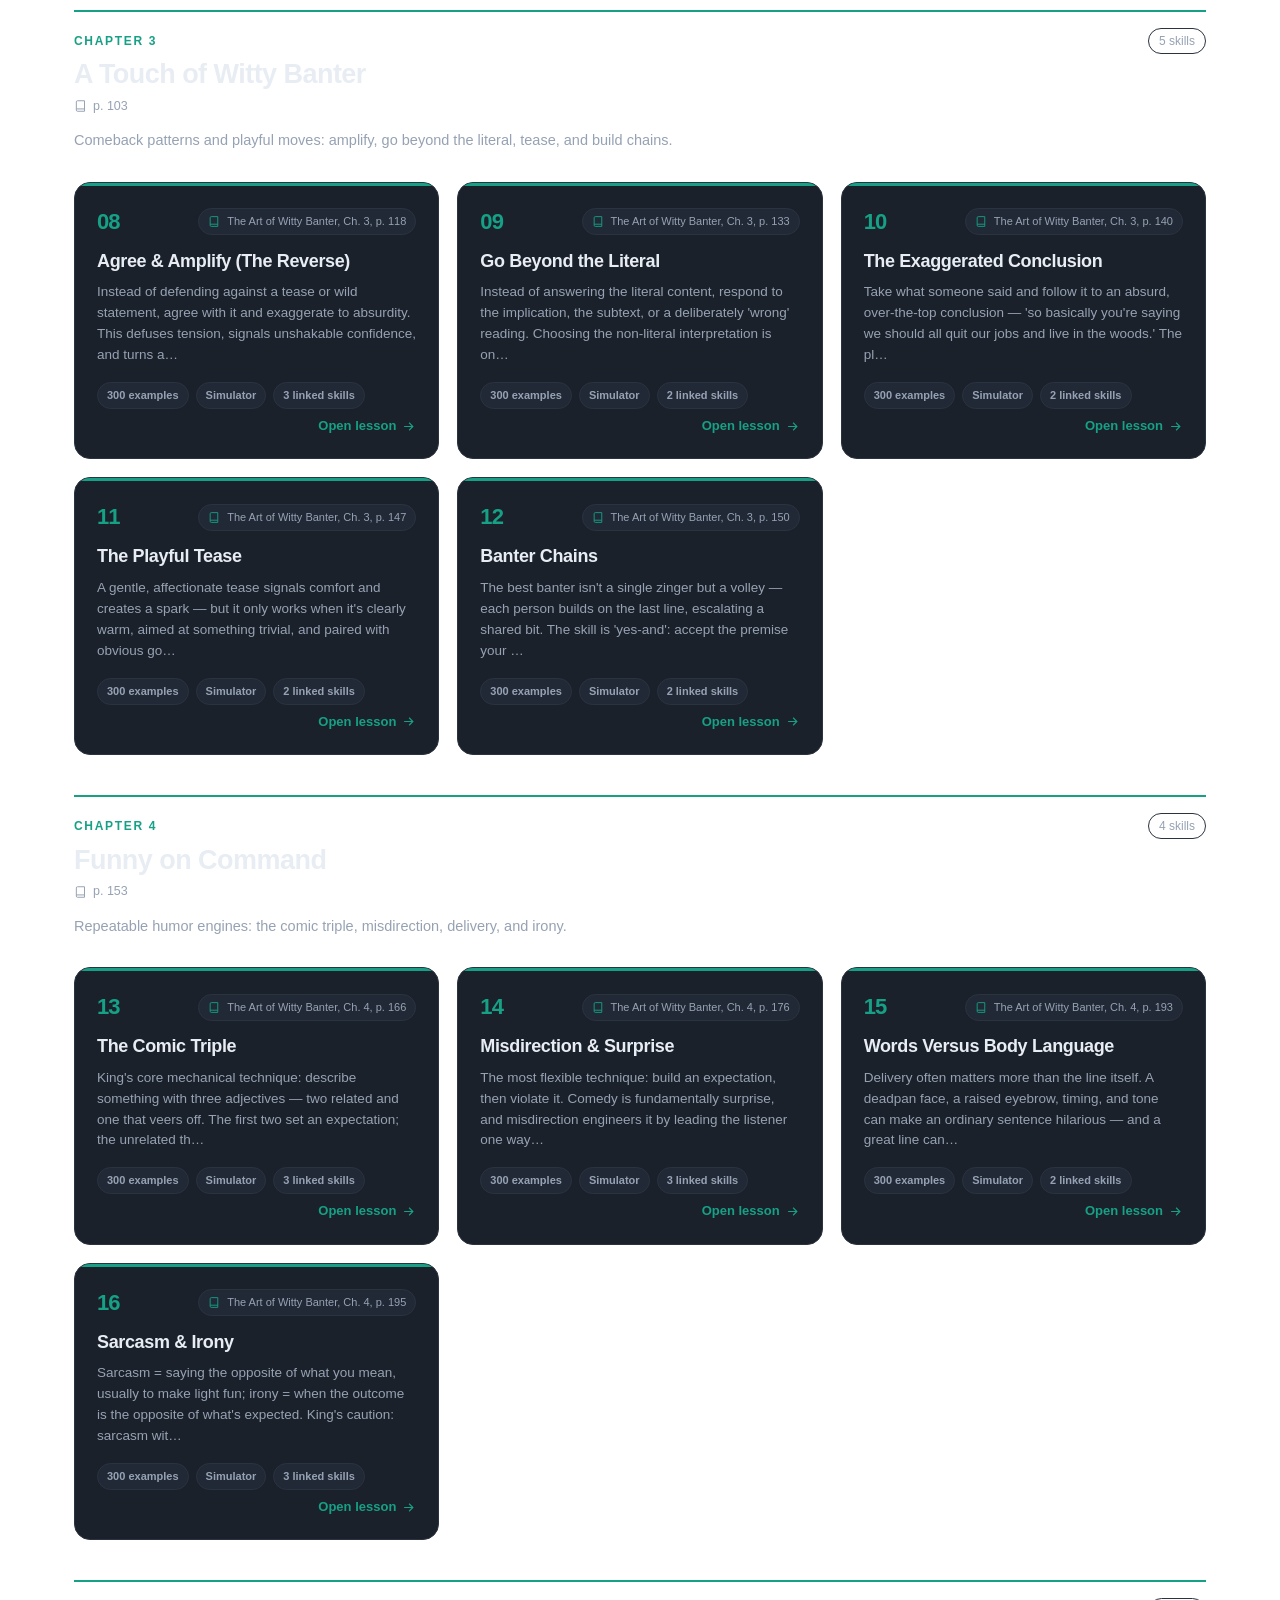
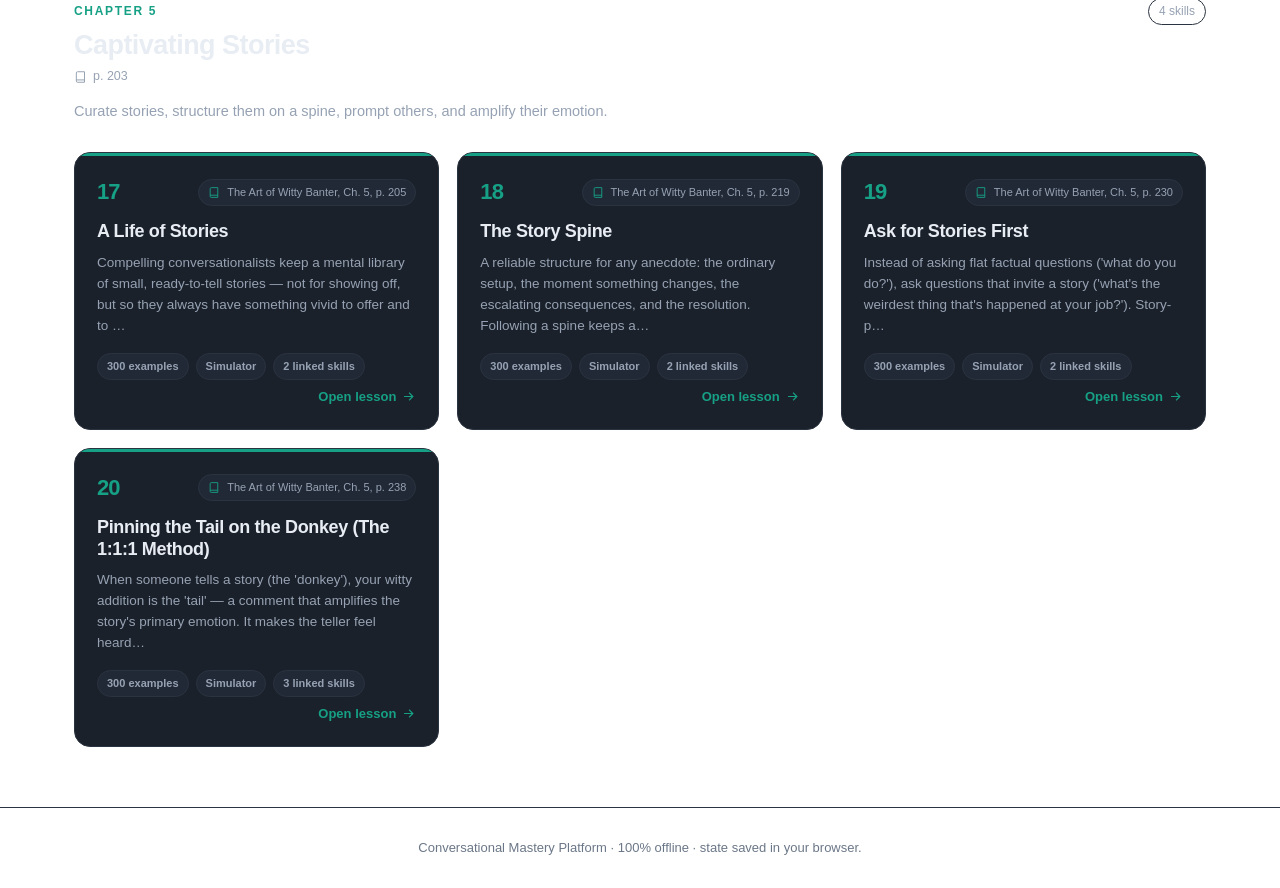
==== commit 08da58e0: "Quality pass: chapter -> skills hierarchy, full chapter/skill coverage, corrected banter citations -" ====
--- a/modules/banter/index.html
+++ b/modules/banter/index.html
@@ -43,6 +43,7 @@
 
   <script>window.CM_TRACK = "banter";</script>
   <script src="../../js/content.js"></script>
+  <script src="../../js/content-extra.js"></script>
   <script src="../../js/app.js"></script>
   <script src="../../js/module.js"></script>
 </body>
--- a/css/styles.css
+++ b/css/styles.css
@@ -254,6 +254,18 @@
 /* -------------------------------------------------- module OVERVIEW grid */
 .mod-intro { color: var(--muted); font-size: 15px; max-width: 720px; margin: 12px 0 0; }
 .concept-grid { display: grid; grid-template-columns: repeat(auto-fill, minmax(320px, 1fr)); gap: 18px; margin: 30px 0 20px; }
+
+/* Chapter-grouped module layout (chapter of the book -> skills within it) */
+.chapter-list { margin: 26px 0 20px; }
+.chapter { margin: 0 0 40px; }
+.chapter-head { position: relative; padding: 16px 0 14px; border-top: 2px solid var(--accent); margin-bottom: 4px; }
+.chapter-num { display: inline-block; font-size: 12px; letter-spacing: .14em; text-transform: uppercase; font-weight: 700; color: var(--accent); }
+.chapter-head h2 { font-size: clamp(21px, 2.6vw, 27px); margin: 6px 0 0; line-height: 1.2; }
+.chapter-page { display: inline-flex; align-items: center; gap: 5px; font-size: 12.5px; color: var(--muted); margin-top: 6px; }
+.chapter-page svg { width: 14px; height: 14px; }
+.chapter-blurb { color: var(--muted); font-size: 14.5px; max-width: 760px; margin: 8px 0 0; }
+.chapter-count { position: absolute; top: 16px; right: 0; font-size: 12px; color: var(--muted); border: 1px solid var(--line); border-radius: 999px; padding: 3px 10px; }
+.chapter .concept-grid { margin: 16px 0 0; }
 .concept-card {
   --accent: var(--brand);
   background: var(--panel); border: 1px solid var(--line); border-radius: var(--radius);
